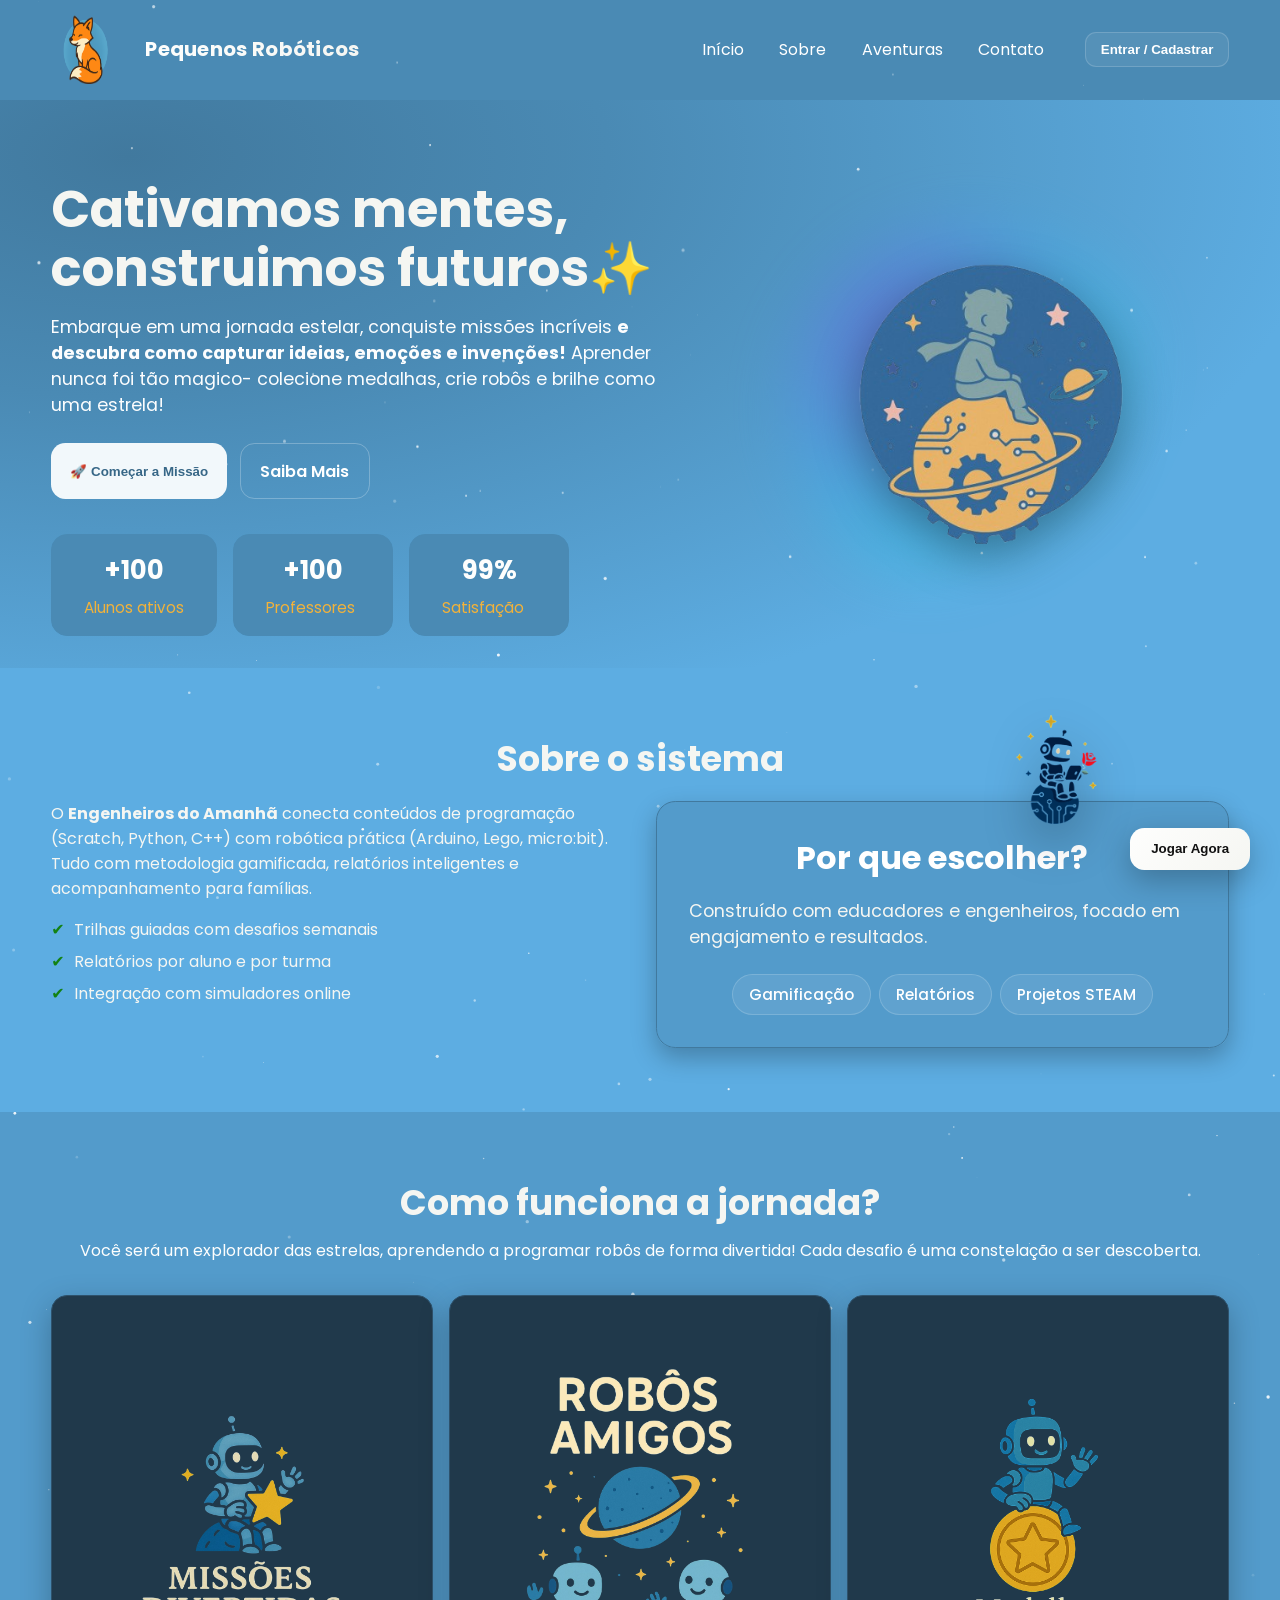
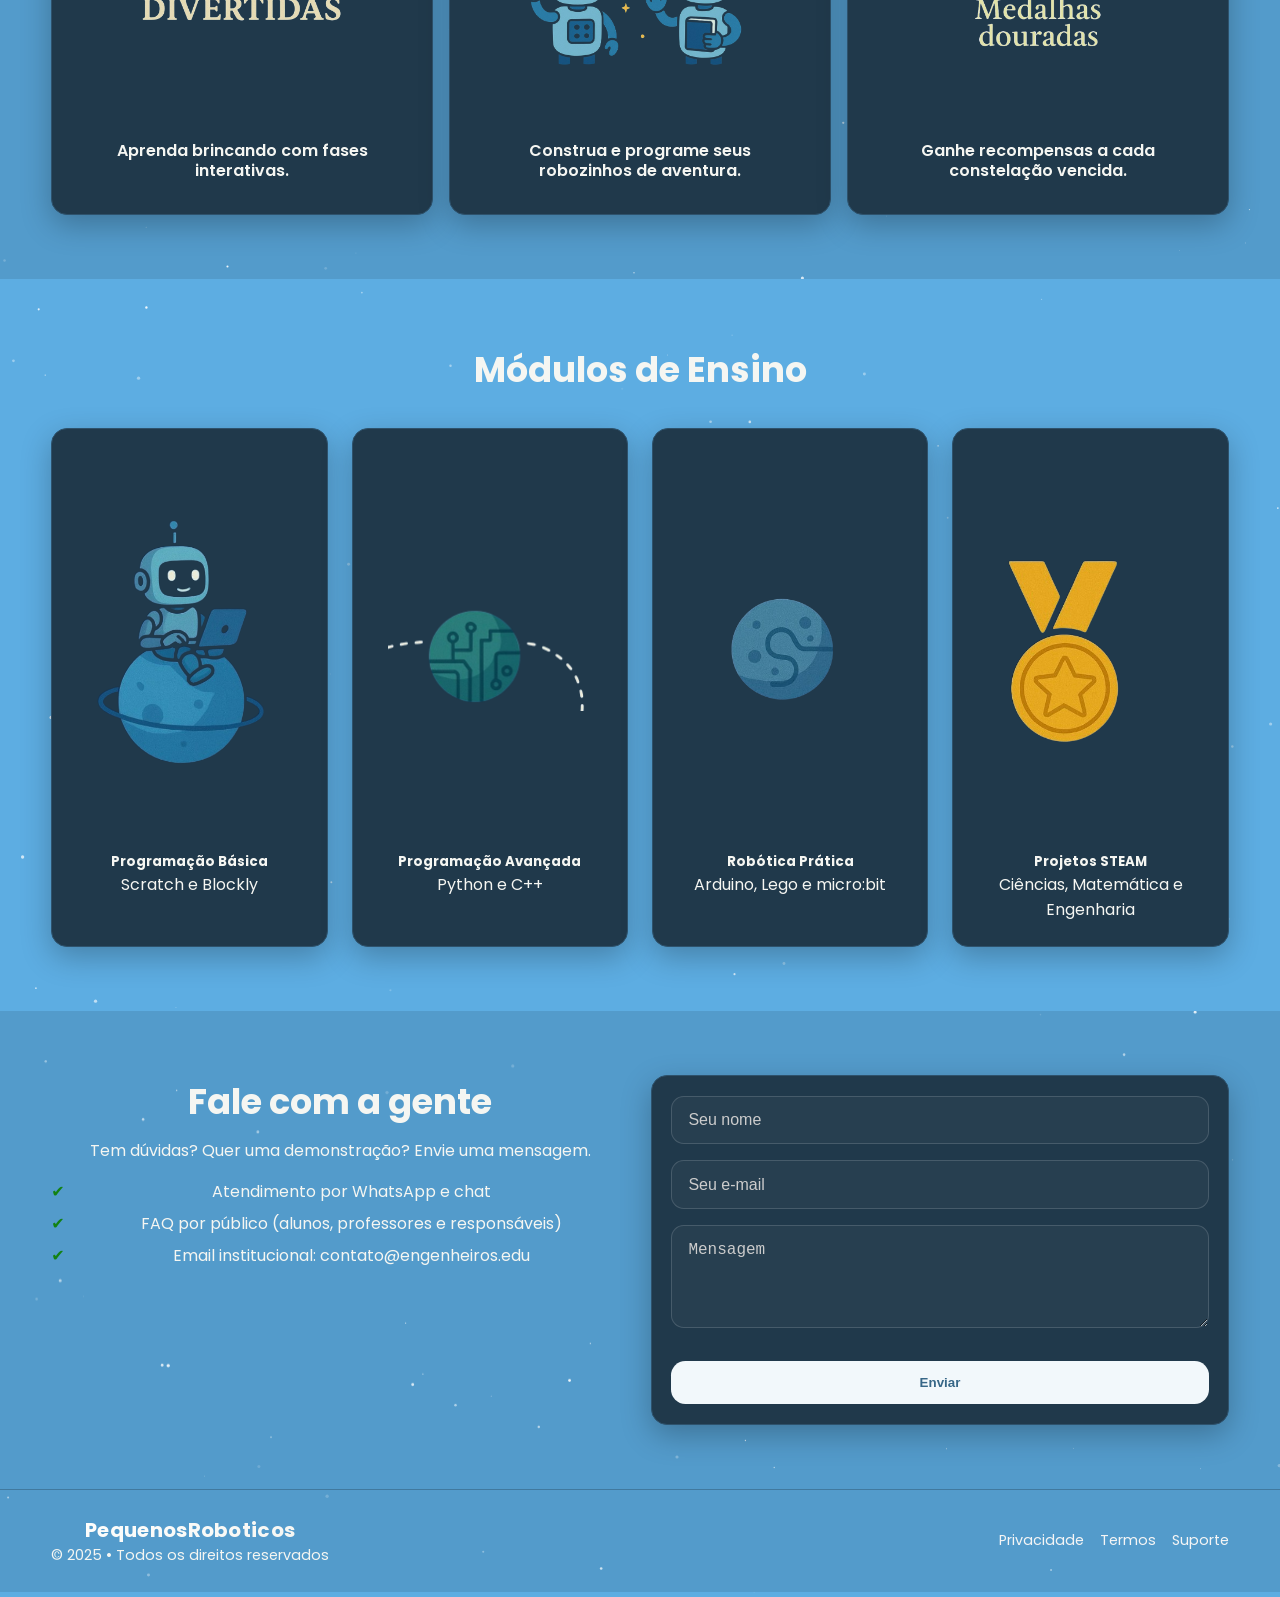
==== index.html @ 9a1a02fe "Add files via upload" ====
<!DOCTYPE html>
<html lang="pt-BR">

<head>
    <meta charset="UTF-8" />
    <meta name="viewport" content="width=device-width, initial-scale=1" />
    <title>Engenheiros do Amanhã – Robótica & Programação Gamificada</title>
    <link rel="preconnect" href="https://fonts.gstatic.com" crossorigin>
    <link href="https://fonts.googleapis.com/css2?family=Poppins:wght@400;600;700&display=swap" rel="stylesheet">
    <link rel="stylesheet" href="style.css" />
</head>

<body>
    <!-- Nav -->
    <header class="site-header">
        <div class="container nav-wrap">
            <img src="rapousa.png" alt="Rapousa" class="icon-fox">
            <div class="brand">Pequenos Robóticos</div>
            <nav class="nav">
                <a href="#home">Início</a>
                <a href="#sobre">Sobre</a>
                <a href="#alunos">Aventuras</a>
                <a href="#contato">Contato</a>
            </nav>
            <button id="openLogin" class="btn btn-sm btn-light">Entrar / Cadastrar</button>
            <button class="nav-toggle" id="navToggle" aria-label="Abrir menu">☰</button>
        </div>
    </header>

    <!-- Incio -->
    <section id="home" class="hero">
        <div class="container hero-grid">
            <div class="hero-content">
                <h1>Cativamos mentes, <span>construimos futuros✨</span></h1>
                <p>Embarque em uma jornada estelar, conquiste missões incríveis <b>e descubra como capturar ideias,
                        emoções e invenções!</b> Aprender nunca foi tão magico- colecione medalhas, crie robôs e brilhe
                    como uma estrela!</p>
                <div class="hero-actions">
                    <button class="btn btn-primary" id="ctaComecar">🚀 Começar a Missão</button>
                    <a href="#sobre" class="btn btn-ghost">Saiba Mais</a>
                </div>

                <div class="hero-stats">
                    <div class="stat-card">
                        <h3>+100</h3>
                        <p>Alunos ativos</p>
                    </div>
                    <div class="stat-card">
                        <h3>+100</h3>
                        <p>Professores</p>
                    </div>
                    <div class="stat-card">
                        <h3>99%</h3>
                        <p>Satisfação</p>
                    </div>
                </div>
            </div>

            <div class="hero-visual">
                <div class="orb "></div>
                <img class="logo" src="logo1.png" alt="Logo Engenheiros" />
            </div>
        </div>
        <div class="floating-cta">
            <button class="btn btn-accent" id="floatingCta">Jogar Agora</button>
        </div>
    </section>

    <section id="sobre" class="section">
        <div class="container">
            <div class="rob">
                <img class="robo" src="roboazulescuro.png" alt="Robo">
            </div>
            <h2>Sobre o sistema</h2>
            <div class="grid-2">
                <div>
                    <p>O <b>Engenheiros do Amanhã</b> conecta conteúdos de programação (Scratch, Python, C++) com
                        robótica prática
                        (Arduino, Lego, micro:bit). Tudo com metodologia gamificada, relatórios inteligentes e
                        acompanhamento para famílias.</p>
                    <ul class="ticks">
                        <li>Trilhas guiadas com desafios semanais</li>
                        <li>Relatórios por aluno e por turma</li>
                        <li>Integração com simuladores online</li>
                    </ul>
                </div>
                <div class="card highlight">
                    <h3>Por que escolher?</h3>
                    <p>Construído com educadores e engenheiros, focado em engajamento e resultados.</p>
                    <div class="pill-row">
                        <span class="pill">Gamificação</span>
                        <span class="pill">Relatórios</span>
                        <span class="pill">Projetos STEAM</span>
                    </div>
                </div>
            </div>
    </section>

    <section id="alunos" class="section alt">
        <div class="container">
            <h2>Como funciona a jornada?</h2>
            <p class="section-sub">Você será um explorador das estrelas, aprendendo a programar robôs de forma
                divertida! Cada desafio é uma constelação a ser descoberta.</p>

            <div class="cards-grid">
                <div class="card">
                    <img src="missoesdivertidas.png">
                    <h4>Aprenda brincando com fases interativas.</h4>
                </div>
                <div class="card">
                    <img src="robosamigos -Photoroom.png">
                    <h4>Construa e programe seus robozinhos de aventura.</h4>
                </div>
                <div class="card">
                    <img src="medalhadourada (2).png">
                    <h4>Ganhe recompensas a cada constelação vencida.</h4>
                </div>
            </div>
        </div>
    </section>


    <!-- MÓDULOS -->
    <section id="modulos" class="section">
        <div class="container">
            <h2>Módulos de Ensino</h2>
            <div class="cards-grid1">
                <div class="card1">
                    <img src="1-Photoroom (1).png">
                    <h5>Programação Básica</h5>
                    <p>Scratch e Blockly</p>
                </div>
                <div class="card1">
                    <img src="2-Photoroom (1).png">
                    <h5>Programação Avançada</h5>
                    <p>Python e C++</p>
                </div>
                <div class="card1">
                    <img src="3-Photoroom (1).png">
                    <h5>Robótica Prática</h5>
                    <p>Arduino, Lego e micro:bit</p>
                </div>
                <div class="card1">
                    <img src="4-Photoroom (1).png">
                    <h5>Projetos STEAM</h5>
                    <p>Ciências, Matemática e Engenharia</p>
                </div>
            </div>
        </div>
    </section>

    <!-- CONTATO -->
    <section id="contato" class="section alt">
        <div class="container grid-2">
            <div>
                <h2>Fale com a gente</h2>
                <p>Tem dúvidas? Quer uma demonstração? Envie uma mensagem.</p>
                <ul class="ticks">
                    <li>Atendimento por WhatsApp e chat</li>
                    <li>FAQ por público (alunos, professores e responsáveis)</li>
                    <li>Email institucional: contato@engenheiros.edu</li>
                </ul>
            </div>
            <form class="card form">
                <div class="form-group">
                    <input type="text" placeholder="Seu nome" required />
                </div>
                <div class="form-group">
                    <input type="email" placeholder="Seu e-mail" required />
                </div>
                <div class="form-group">
                    <textarea rows="4" placeholder="Mensagem" required></textarea>
                </div>
                <button type="submit" class="btn btn-primary">Enviar</button>
            </form>
        </div>
    </section>

    <!-- Footer -->
    <footer class="site-footer">
        <div class="container footer-grid">
            <div>
                <div class="brand">PequenosRoboticos</div>
                <p>© 2025 • Todos os direitos reservados</p>
            </div>
            <div class="links">
                <a href="#privacidade">Privacidade</a>
                <a href="#termos">Termos</a>
                <a href="#suporte">Suporte</a>
            </div>
        </div>
    </footer>

    <!-- Modal Login/Cadastro -->
    <div id="loginModal" class="modal" aria-hidden="true">

        <img src="logo1.png" alt="Logo Engenheiros" class="modal-bg-logo">
        <div class="modal-content" role="dialog" aria-modal="true" aria-labelledby="modalTitle">
            <button class="close" id="btnFecharLogin" aria-label="Fechar">&times;</button>
            <h3 id="modalTitle">Acesse sua conta</h3>
            <form id="loginForm" class="auth-form">
                <input type="email" id="email" placeholder="Email" required />
                <input type="password" id="senha" placeholder="Senha" required />
                <label for="tipo" class="label">Tipo de usuário</label>
                <select id="tipo">
                    <option value="Aluno">Aluno</option>
                    <option value="Professor">Professor</option>
                    <option value="Pai">Pai</option>
                </select>

                <div class="auth-extra">
                    <label class="custom-checkbox">
                        <input type="checkbox" id="new-user" />
                        <span class="checkmark"></span>
                        Sou novo aqui
                    </label>
                    <a href="#" class="link-register">Cadastrar</a>
                </div>

                <button type="submit" class="btn btn-accent">Entrar</button>
                <p class="muted hint">Ao continuar você concorda com nossos termos e política.</p>
            </form>
        </div>
    </div>

    <!-- Modal Escolha de Skin -->
    <div id="skinModal" class="modal" aria-hidden="true">
        <div class="modal-content" role="dialog" aria-modal="true" aria-labelledby="skinTitle">
            <button class="close" id="btnFecharSkin">&times;</button>
            <h3 id="skinTitle">Escolha sua Skin e Nickname</h3>

            <div class="skin-options">
                <img src="skin1.png" class="skin" data-skin="skin1">
                <img src="skin2.png" class="skin" data-skin="skin2">
                <img src="logo1.png" class="skin" data-skin="skin3">
                <img src="roboazulescuro.png" class="skin" data-skin="skin4">
            </div>

            <input type="text" id="nickname" placeholder="Digite seu nickname" required />

            <button id="btnSalvarSkin" class="btn btn-accent">Confirmar</button>
        </div>
    </div>


    <canvas id="stars"></canvas>

    <script src="script.js"></script>
</body>

</html>
---- style.css ----
:root {
    --accent: #fefefd;
    --accent-2: #f5f6f2;
    --primary: #41799e;
    --primary2: #376787;
    --shadow: 0 10px 30px rgba(0, 0, 0, .25);
    --card-media-height: 380px;
}

* {
    margin: 0;
    padding: 0;
    box-sizing: border-box;
}

html,
body {
    margin: 0;
    padding: 0;
    font-family: Poppins, system-ui, Segoe UI, Roboto, Arial, sans-serif;
    color: #f5f6f2;
    background: #5dade2;
}

img {
    max-width: 100%;
    display: block;
}


a {
    color: inherit;
    text-decoration: none;
}

.container {
    width: min(1200px, 92%);
    margin-inline: auto;
}

.site-header {
    position: sticky;
    top: 0;
    z-index: 50;
    background: #4a8ab4;
    backdrop-filter: saturate(140%) blur(10px);
    border-bottom: 1px solid #4a8ab4;
}

.nav-wrap {
    display: flex;
    align-items: center;
    gap: 1rem;
    padding: .9rem 0;
}

.brand {
    font-weight: 700;
    letter-spacing: .3px;
    background: linear-gradient(90deg, var(--accent), var(--accent-2));
    -webkit-background-clip: text;
    background-clip: text;
    color: transparent;
    font-size: 1.25rem;
}

/* */
.nav {
    display: flex;
    gap: 1rem;
    margin-left: auto;
    margin-right: 1rem;
}

.nav a {
    padding: .4rem .6rem;
    border-radius: .6rem;
    color: #fff;
}

.nav a:hover {
    background: #41799e;
    color: #fff;
}

.nav-toggle {
    display: none;
    margin-left: .5rem;
    background: transparent;
    border: 0;
    color: #fff;
    font-size: 1.4rem;
}

/* */
.btn {
    border: 0;
    border-radius: .9rem;
    padding: .9rem 1.2rem;
    font-weight: 600;
    cursor: pointer;
    transition: .25s box-shadow, .25s transform, .25s background;
}

.btn-sm {
    padding: .55rem .9rem;
    border-radius: .7rem;
}

.btn-primary {
    background: #f2f8fb;
    color: var(--primary2);
    box-shadow: var(--primary2);
}

.btn-primary:hover {
    transform: translateY(-2px);
}

.btn-accent {
    background: linear-gradient(135deg, var(--accent), var(--accent-2));
    color: #111;
    box-shadow: var(--shadow);
}

.btn-accent:hover {
    transform: translateY(-2px);
}

.btn-light {
    background: #ffffff10;
    color: #fff;
    border: 1px solid #ffffff2a;
}

.btn-light:hover {
    background: #ffffff1e
}

.btn-ghost {
    background: transparent;
    border: 1px solid #ffffff40;
    color: #fff;
}

.btn-ghost:hover {
    background: #41799e;
}

/* */
.hero {
    background: radial-gradient(1200px 600px at 10% 10%, #41799e 0%, #4a8ab4 40%, #5dade2 100%), linear-gradient(135deg, #274961, #274961);
    padding: 5rem 0 4rem;
    position: relative;
    overflow: hidden;
    padding-bottom: 2rem;
}

.hero-canvas {
    position: absolute;
    inset: 0;
    width: 100%;
    height: 100%;
    z-index: 0;
    pointer-events: none;
}

.hero .hero-content,
.hero .hero-visual {
    position: relative;
    z-index: 1;
}

.hero-grid {
    display: grid;
    grid-template-columns: 1.1fr .9fr;
    align-items: center;
    gap: 2rem;
}

.hero-content h1 {
    font-size: clamp(2rem, 1.6rem + 2.2vw, 3.2rem);
    line-height: 1.15;
    margin: 0 0 1rem;
}

.hero-content h1 span {
    color: var(--accent-2);
}

.hero-content p {
    color: #fcfdfe;
    font-size: 1.1rem;
    max-width: 58ch;
}

.hero-actions {
    display: flex;
    gap: .8rem;
    margin: 1.6rem 0 2.2rem;
}

.hero-stats {
    display: flex;
    gap: 1rem;
    flex-wrap: wrap;
}

.stat-card {
    background: #4a8ab4;
    border: 1px solid #4a8ab4;
    border-radius: 1rem;
    backdrop-filter: blur(8px);
    min-width: 160px;
    box-shadow: var(--accent-2);
    gap: 2rem;
    padding: 1rem 2rem;
}

.stat-card h3 {
    margin: 0;
    font-size: 1.6rem;
    color: var(--accent);
}

.stat-card p {
    margin: .35rem 0 0;
    color: #F2B23A;
    font-size: .95rem;
}

.hero-visual {
    position: relative;
    min-height: 360px;
    display: flex;
    align-items: center;
    justify-content: center;
    z-index: 1;
}

.orb {
    position: absolute;
    inset: auto;
    width: 360px;
    height: 360px;
    border-radius: 50%;
    background: radial-gradient(circle at 30% 30%, #7c3aed, #22d3ee 60%, transparent 70%);
    filter: blur(32px);
    opacity: .35;
    animation: pulse 6s ease-in-out infinite;
}

.logo {
    max-width: 550 px;
    margin-left: 40px;
    filter: drop-shadow(0 14px 24px rgba(0, 0, 0, .35));
    animation: float 5s ease-in-out infinite;
}

.floating-cta {
    position: fixed;
    bottom: 30px;
    right: 30px;
    z-index: 1000;
    display: flex;
    justify-content: center;
}

.floating-cta .btn {
    padding: .85rem 1.3rem;
}


@keyframes float {
    0% {
        transform: translateY(0)
    }

    50% {
        transform: translateY(-10px)
    }

    100% {
        transform: translateY(0)
    }
}

@keyframes pulse {

    0%,
    100% {
        transform: scale(1)
    }

    50% {
        transform: scale(1.07)
    }
}


/* */

.section {
    padding: 4rem 0;
    text-align: center;
}

.section.alt {
    background: #539bcb;
}

.section h2 {
    font-size: clamp(1.6rem, 1.2rem + 1.6vw, 2.2rem);
    margin: 0 0 .6rem;
}

section h3 {
    text-align: center;
    font-size: 2rem;
    color: #fff;
    margin-bottom: 1rem;
}

.section-sub {
    color: var(--accent);
    margin: .2rem;
}

.grid-2 {
    display: grid;
    grid-template-columns: 1fr 1fr;
    gap: 1.4rem;
}

.cards-grid {
    display: grid;
    grid-template-columns: repeat(3, 1fr);
    gap: 1rem;
    margin-top: 2rem;
    align-items: stretch;
}

.cards-grid .card{
    display: flex;
    flex-direction: column;
    align-items: center;
    justify-content: flex-start;
    padding: 2rem;
    border-radius: 1rem;
    min-height: 520px;
    box-shadow: var(--shadow);
    transition: transform .3s;
}

.cards-grid .card > img{
    display: block;
    width: auto;
    max-width: 90%;
    height: var(--card-media-height);
    object-fit: contain;
    margin-bottom: 1.2rem;
    animation: float 5s ease-in-out infinite;

}

.cards-grid .card h4{
    text-align: center;
    margin-top: auto;
    color: #f5f6f2;
    font-weight: 600;
    line-height: 1.3;
    
}

.card {
    background: #20394b ;
    border: 1px solid #2e526c;
    border-radius: 1rem;
    padding: 1.2rem;
    box-shadow: var(--shadow);
    transition: transform 0.3s;
}

.card:hover {
    transform: translateY(-5px)
}

.card.highlight {
    background: linear-gradient(180deg, #539bcb, #539bcb);
    border: 1px solid #41799e;
    border-radius: 1.2rem;
    padding: 2rem;
    box-shadow: 0 10px 25px rgba(0, 0, 0, 0.25);
    text-align: center;
    max-width: 600px;
    margin: 0 auto;
}

.card.highlight h3 {
    font-size: 2rem;
    color: #fff;
    margin-bottom: 1rem;
}

.card.highlight p {
    font-size: 1.1rem;
    color: #f5f6f2;
    margin-bottom: 1.5rem;
}

#sobre .grid-2 {
  align-items: start;
  gap: 2rem;
  text-align: left; 
}

#sobre h2 {
  text-align: left;
}

#sobre p,
#sobre ul {
  text-align: left;
}

#sobre .card.highlight {
  text-align: center;
}

.pill-row {
    display: flex;
    justify-content: center;
    gap: .5rem;
    flex-wrap: wrap;
}

.pill {
    background: #ffffff14;
    border: 1px solid #ffffff2a;
    border-radius: 990px;
    padding: .5rem 1rem;
    font-size: 0.95rem;
    font-weight: 500;
    color: #fff;
    transition: all 0.3s ease;
}

.pill:hover{
    background: #f2b23a;
    color: #111;
    border-color: #f2b23a;
}

.ticks {
    list-style: none;
    padding: 0;
    margin: 1rem 0 0;
}

.ticks li {
    position: relative;
    padding-left: 1.4rem;
    margin: .45rem 0;
}

.ticks li::before {
    content: "✔";
    position: absolute;
    left: 0;
    top: 0;
    color: rgb(19, 130, 19);
}

.feature-grid {
    display: grid;
    grid-template-columns: repeat(3, 1fr);
    gap: 1rem;
    margin-top: 1rem;
}

.feature {
    display: flex;
    gap: .9rem;
    align-items: flex-start;
    background: #41799e;
    border: 1px solid #41799e;
    border-radius: 1rem;
    padding: 1rem;
}

.feat-ico {
    font-size: 1.5rem;
}

.modules {
    display: grid;
    grid-template-columns: repeat(4, 1fr);
    gap: 1rem;
    margin-top: 1rem;
}

.module {
    background: #539bcb;
    border: 1px solid #539bcb;
    border-radius: 1rem;
    padding: 1rem;
    text-align: center;
}

.testimonials {
    display: grid;
    grid-template-columns: 1fr 1fr;
    gap: 1rem;
    margin-top: 1rem;
}

blockquote {
    background: #ffffff08;
    border: 1px solid #ffffff14;
    border-radius: 1rem;
    padding: 1.2rem;
    font-style: italic;
}

cite {
    display: block;
    margin-top: .5rem;
    color: whitesmoke;
}

/* */

.form {
    display: flex;
    flex-direction: column;
    gap: 1rem;
}

.form-group input,
.form-group textarea {
    width: 100%;
    padding: 0.9rem 1rem;
    border: 1px solid #ffffff25;
    border-radius: 0.8rem;
    background: #ffffff08;
    color: #fff;
    font-size: 1rem;
    transition: border 0.25s, box-shadow 0.25s;
}

.form-group input::placeholder,
.form-group textarea::placeholder {
    color: #cccccc;
}


.form-group input:focus,
.form-group textarea:focus {
    border-color: var(--primary);
    box-shadow: 0 0 0 2px rgba(71, 107, 178, 0.5);
    outline: none;
}

.form button {
    margin-top: .6rem;
}

.label {
    display: block;
    margin-top: .6rem;
    margin-bottom: .2rem;
    color: var(--accent-2);
}

.check {
    display: flex;
    gap: .5rem;
    align-items: center;
    margin-top: .6rem
}

.muted {
    color: var(--accent);
    font-size: .9rem;
}

.hint {
    margin-top: .6rem;
}

/* */

.site-footer {
    border-top: 1px solid #41799e;
    background: #539bcb;
    margin-top: auto;
    text-align: center;
}

.footer-grid {
    display: flex;
    justify-content: space-between;
    align-items: center;
    gap: 1rem;
    padding: 1.6rem 0;
    font-size: 0.9rem;
}

.links {
    display: flex;
    gap: 1rem;
}

.links a {
    color: whitesmoke;
}

.links a:hover {
    color: var(--primary2);
}

/* */

.modal {
    position: fixed;
    inset: 0;
    display: none;
    place-items: center;
    background: rgba(83, 155, 203, .86);
    backdrop-filter: blur(2px);
    z-index: 100;
    overflow: hidden;
}

.modal-bg-logo {
    top: 6vh;
    left: 50%;
    transform: translateX(-50%);
    width: min(460px, 36vw);
    inset: 0;
    margin: auto;
    max-width: 500px;
    opacity: 1;
    z-index: 1;
    pointer-events: none;
    animation: float 6s ease-in-out infinite;
}

.modal.open {
    display: grid;
}

.modal-content {
    width: min(420px, 92%);
    background: #539bcb;
    border: 1px solid #41799e;
    border-radius: 1rem;
    box-shadow: var(--shadow);
    padding: 1.4rem;
    position: relative;
    z-index: 2;
}

#stars {
    position: fixed;
    inset: 0;
    width: 100%;
    height: 100%;
    z-index: 30;
    pointer-events: none;
}

.close {
    position: absolute;
    right: .6rem;
    top: .3rem;
    font-size: 1.8rem;
    background: transparent;
    border: 0;
    color: #fff;
    cursor: pointer;
    line-height: 1;
}

@media (max-width:980px) {
    .nav {
        display: none;
    }

    .nav.open {
        display: flex;
        position: absolute;
        top: 62px;
        right: 4%;
        flex-direction: column;
        background: #4a8ab4;
        border: 1px solid #ffffff14;
        border-radius: .8rem;
        padding: .6rem;
        gap: .2rem;
    }

    .nav a {
        padding: .6rem .8rem;
    }

    .nav-toggle {
        display: block;
    }

    .hero-grid {
        grid-template-columns: 1fr;
    }

    .hero-visual {
        order: 1;
    }

    .cards-grid {
        grid-template-columns: 1fr;
    }

    .feature-grid {
        grid-template-columns: 1fr;
    }

    .grid-2 {
        grid-template-columns: 1fr;
    }

    .modules {
        grid-template-columns: 1fr;
    }

    .testimonials {
        grid-template-columns: 1fr;
    }
}

.auth-form {
    display: flex;
    flex-direction: column;
    gap: 1rem;
    margin-top: 1rem;
}

.auth-form input,
.auth-form select {
    width: 100%;
    padding: 0.9rem 1rem;
    border: 1px solid #ffffff25;
    border-radius: 0.7rem;
    background: #ffffff08;
    color: #fff;
    font-size: 1rem;
    transition: border 0.25s, box-shadow 0.25s;
}

.auth-form input::placeholder {
    color: #fff;
}

.auth-form input:focus,
.auth-form select:focus {
    border-color: var(--primary);
    box-shadow: 0 0 0 2px rgba(71, 107, 178, 0.5);
    outline: none;
}

.auth-form label {
    font-size: 0.95rem;
    color: var(--accent-2);
    margin-bottom: -0.3rem;
}

.auth-form .check {
    margin-top: 0.5rem;
    font-size: 0.9rem;
    color: var(--accent);
}

.auth-form button {
    margin-top: 0.8rem;
    padding: 0.9rem;
    font-size: 1rem;
    border-radius: 0.8rem;
}

.auth-form .muted {
    font-size: 0.8rem;
    text-align: center;
    margin-top: 0.8rem;
    color: #F2B23A;
}

.auth-extra {
    display: flex;
    align-items: center;
    justify-content: space-between;
    margin: 0.5rem 0 0.8rem 0;
    font-size: 0.9rem;
    color: var(--accent);
}

.custom-checkbox {
    position: relative;
    padding-left: 28px;
    cursor: pointer;
    user-select: none;
    color: #F2B23A;
}

.custom-checkbox input {
    position: absolute;
    opacity: 0;
    cursor: pointer;
}

.custom-checkbox .checkmark {
    position: absolute;
    left: 0;
    top: 0;
    height: 18px;
    width: 18px;
    background-color: transparent;
    border: 2px solid var(--accent-2);
    border-radius: 4px;
    transition: all 0.3s ease;
}

.custom-checkbox input:checked~.checkmark {
    background-color: #F2B23A;
    border-color: #F2B23A;
}

.custom-checkbox .checkmark:after {
    content: "";
    position: absolute;
    display: none;
}

.custom-checkbox input:checked~.checkmark:after {
    display: block;
}

.custom-checkbox .checkmark:after {
    left: 5px;
    top: 1px;
    width: 4px;
    height: 9px;
    border: solid #fff;
    border-width: 0 2px 2px 0;
    transform: rotate(45deg);
}

.link-register {
    color: #F2B23A;
    font-weight: 500;
    text-decoration: none;
    transition: color 0.3s;
}

.link-register:hover {
    color: #fff;
}


.section,
.hero,
header.site-header,
footer.site-footer {
    position: relative;
    overflow: visible;
}

.section>.container,
.hero>.container,
header.site-header .nav-wrap,
footer.site-footer .footer-grid {
    position: relative;
    z-index: 2;
}

.section-stars {
    position: absolute;
    inset: 0;
    width: 100%;
    height: 100%;
    z-index: 1;
    pointer-events: none;
    mix-blend-mode: normal;
    opacity: 0.95;
}

.modal,
.site-header {
    z-index: 60;
}

#sobre { 
  position: relative; 
}

#sobre h2 {
  text-align: center;
  margin: 0 0 1rem;
}

#sobre .rob {
  position: absolute;
  right: clamp(12px, 6%, 80px);
  top: -24px;                
  z-index: 2;
  pointer-events: none;  
}

.robo {
  width: clamp(200px, 12vw, 160px);
  height: auto;
  margin: 0;
  filter: drop-shadow(0 14px 24px rgba(0,0,0,.35));
  animation: float 5s ease-in-out infinite;
}

#sobre p, 
#sobre ul { text-align: left; }

@media (max-width: 980px) {
  #sobre .rob {
    left: 50%;
    right: auto;
    top: -16px;
    transform: translateX(-50%);
  }
}



.cards-grid1 {
    display: grid;
    grid-template-columns: repeat(4, 1fr);
    gap: 1.5rem;
    margin-top: 2rem;
    align-items: stretch;
}

.cards-grid1 .card1{
    display: flex;
    flex-direction: column;
    align-items: center;
    justify-content: flex-start;
    padding: 1.5rem;
    border-radius: 1rem;
    min-height: 350px;
    box-shadow: var(--shadow);
    transition: transform .3s;
}

.cards-grid1 .card1 > img{
    display: block;
    width: auto;
    max-width: 90%;
    height: var(--card-media-height);
    object-fit: contain;
    margin-bottom: 1.2rem;
    animation: float 5s ease-in-out infinite;

}

.cards-grid1 .card1 h4{
    text-align: center;
    margin-top: auto;
    color: #f5f6f2;
    font-weight: 600;
    line-height: 1.3;
    
}

.card1 {
    background: #20394b ;
    border: 1px solid #2e526c;
    border-radius: 1rem;
    padding: 1.2rem;
    box-shadow: var(--shadow);
    transition: transform 0.3s;
}

.card1:hover {
    transform: translateY(-5px)
}

.card1.highlight {
    background: linear-gradient(180deg, #539bcb, #539bcb);
    border: 1px solid #41799e;
    border-radius: 1.2rem;
    padding: 2rem;
    box-shadow: 0 10px 25px rgba(0, 0, 0, 0.25);
    text-align: center;
    max-width: 600px;
    margin: 0 auto;
}

.card1.highlight h3 {
    font-size: 2rem;
    color: #fff;
    margin-bottom: 1rem;
}

.card1.highlight p {
    font-size: 1.1rem;
    color: #f5f6f2;
    margin-bottom: 1.5rem;
}

@media (max-width: 980px) {
    .cards-grid {
        grid-template-columns: repeat(2, 1fr);
    }
}

@media (max-width: 600px) {
    .cards-grid {
        grid-template-columns: 1fr;
    }
}

@media (max-width: 980px) {
    .cards-grid1 {
        grid-template-columns: repeat(2, 1fr);
    }
}

@media (max-width: 600px) {
    .cards-grid1 {
        grid-template-columns: 1fr;
    }
}

.icon-fox {
    width: 70px;   /* ajuste conforme necessário */
    height: 70px;
    margin-right: 8px;
    vertical-align: middle;
}


.skin-options {
  display: flex;
  gap: 1rem;
  justify-content: center;
  margin: 1rem 0;
}

.skin {
  width: 80px;
  height: 80px;
  border: 2px solid transparent;
  border-radius: 12px;
  cursor: pointer;
  transition: transform 0.2s, border 0.2s;
}

.skin:hover {
  transform: scale(1.1);
  border: 2px solid #F2B23A;
}

.skin.selected {
  border: 3px solid #fff;
  transform: scale(1.1);
}
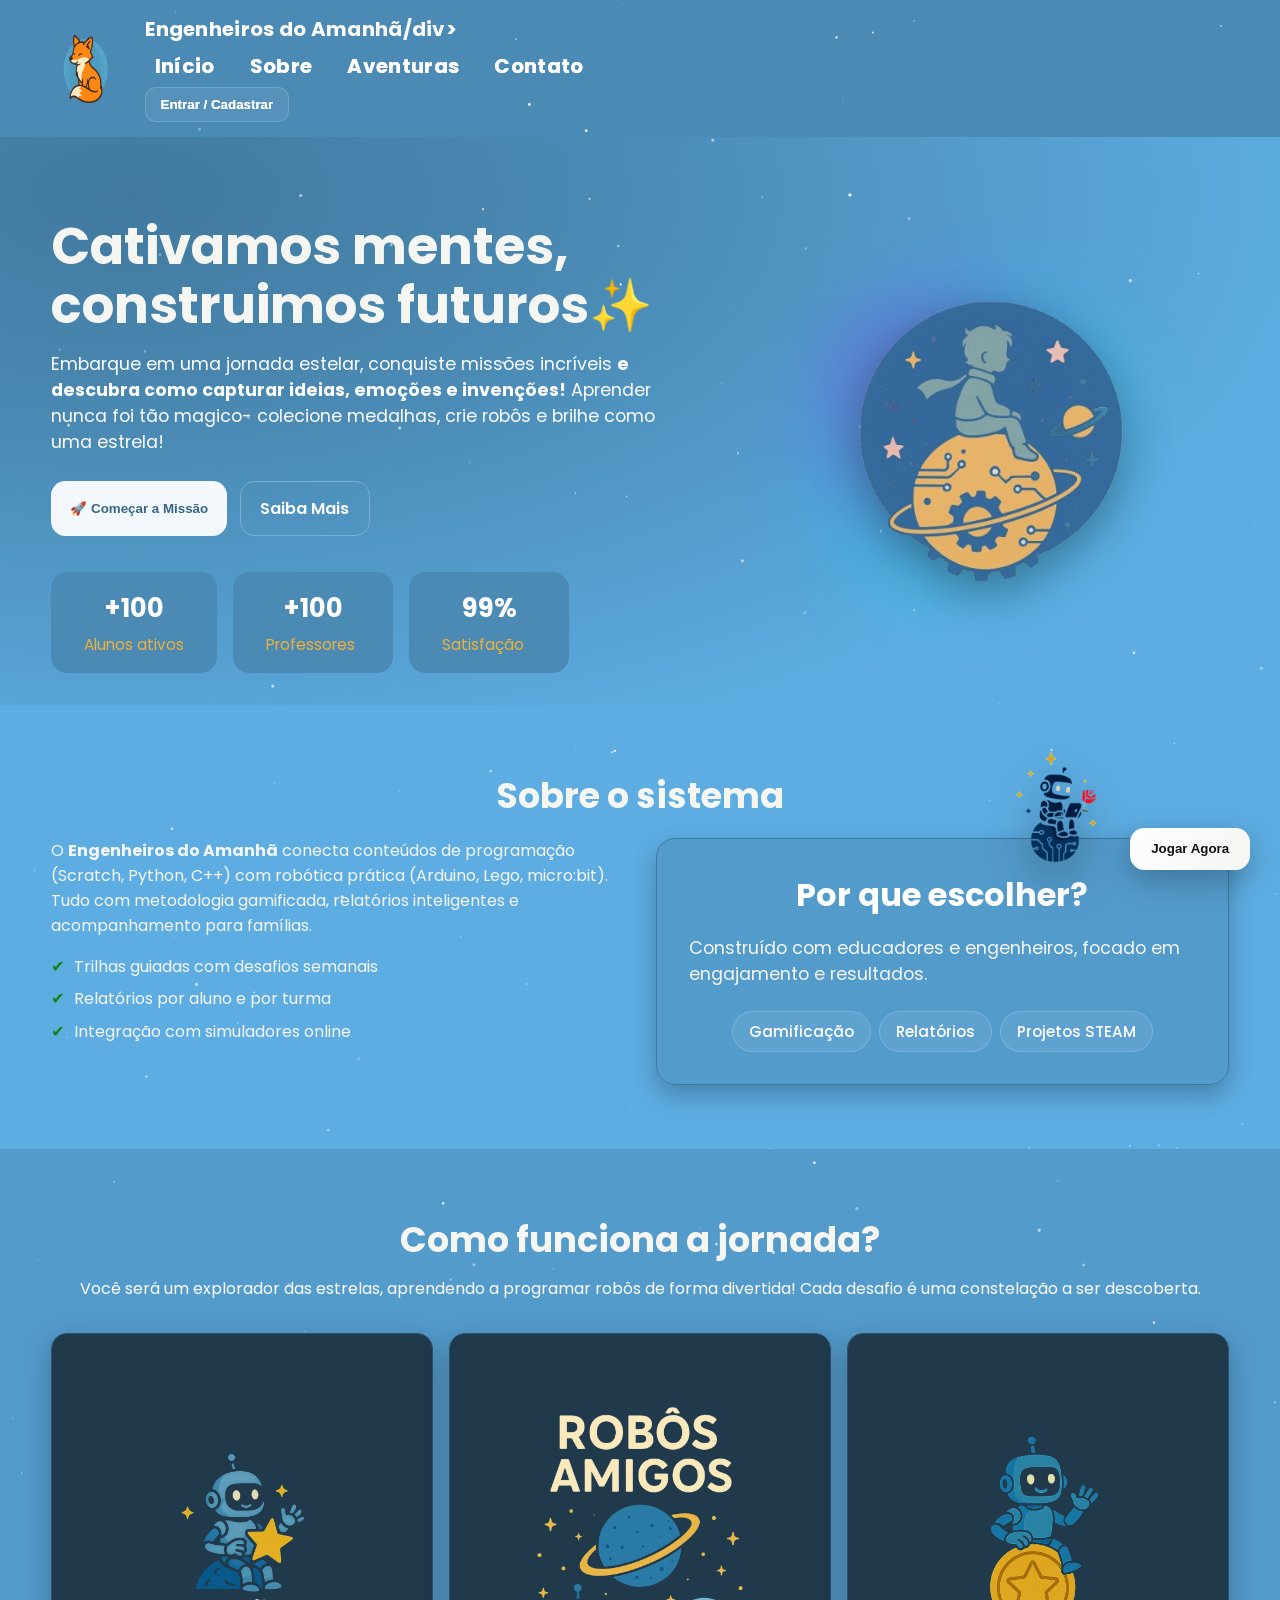
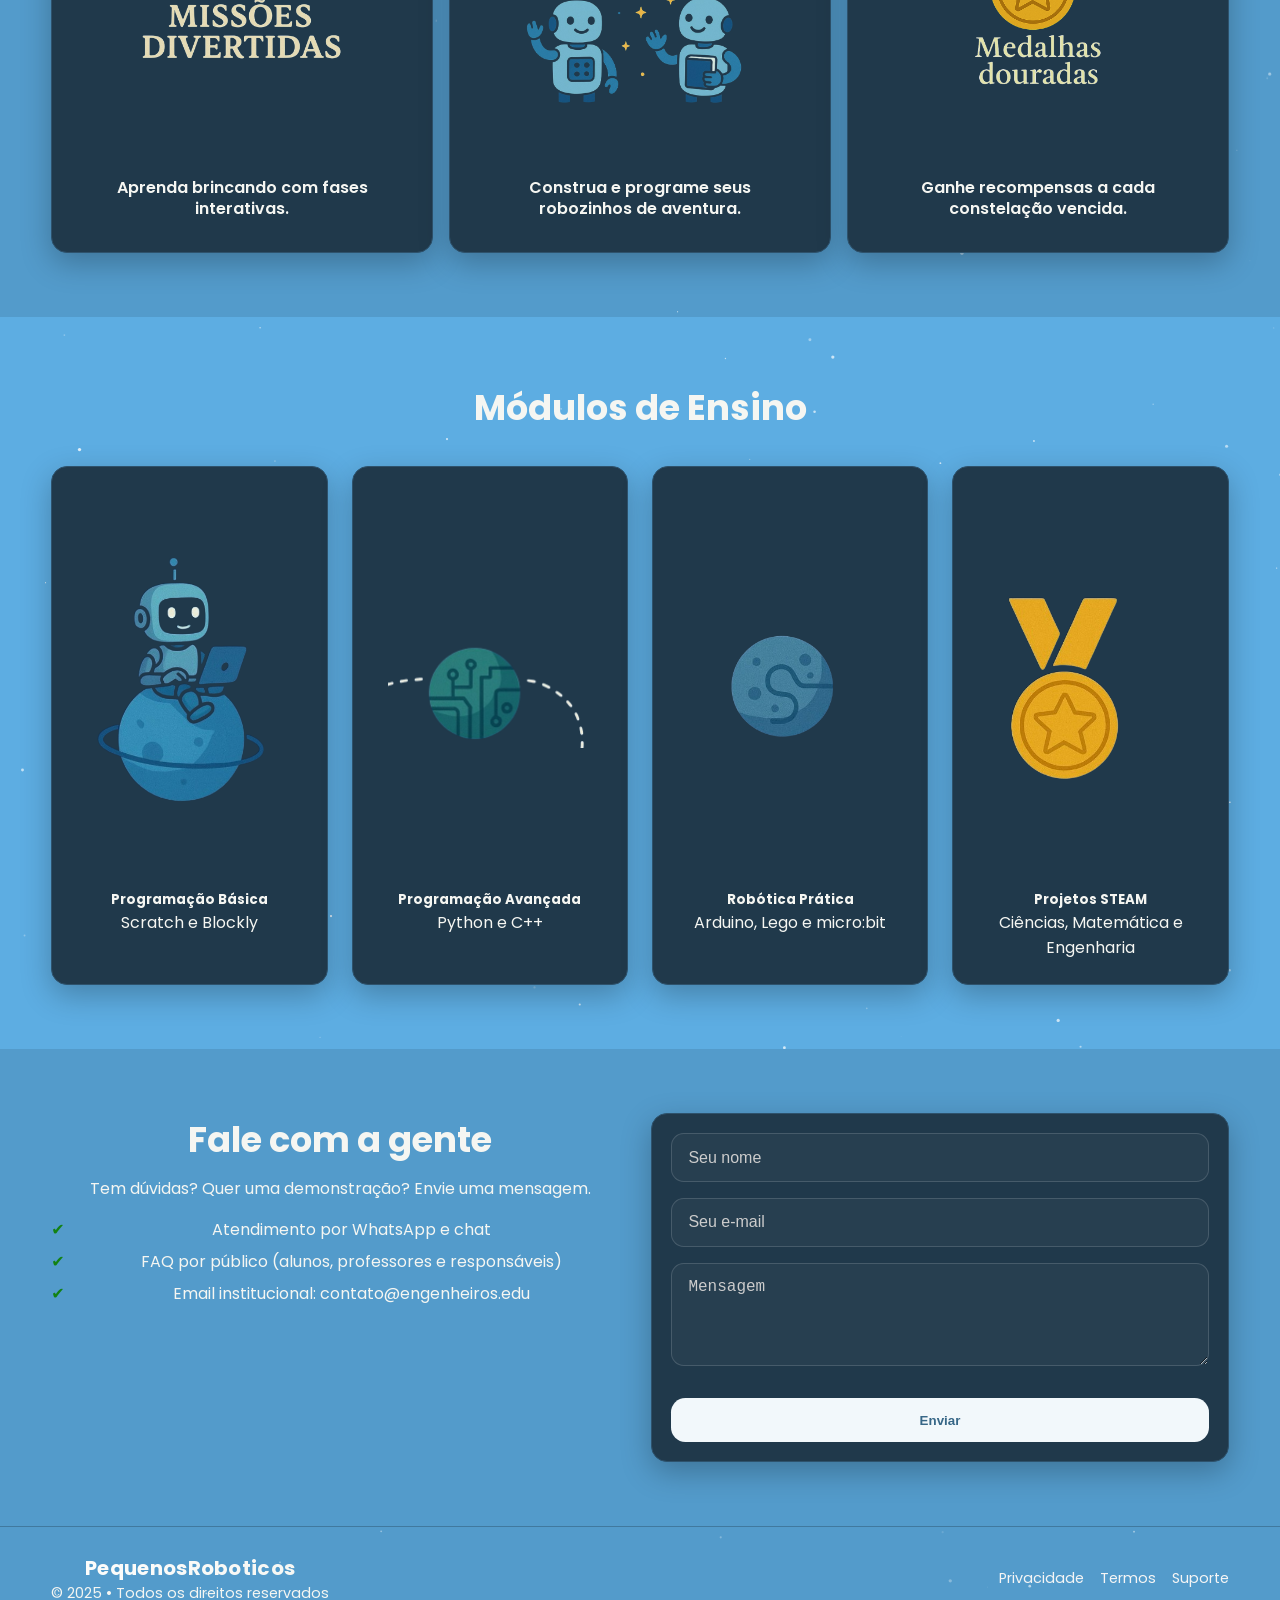
==== commit 43997de3: "Update index.html" ====
--- a/index.html
+++ b/index.html
@@ -1,4 +1,4 @@
-<!DOCTYPE html>
+ <!DOCTYPE html>
 <html lang="pt-BR">
 
 <head>
@@ -15,7 +15,7 @@
     <header class="site-header">
         <div class="container nav-wrap">
             <img src="rapousa.png" alt="Rapousa" class="icon-fox">
-            <div class="brand">Pequenos Robóticos</div>
+            <div class="brand">Engenheiros do Amanhã/div>
             <nav class="nav">
                 <a href="#home">Início</a>
                 <a href="#sobre">Sobre</a>
@@ -248,4 +248,5 @@
     <script src="script.js"></script>
 </body>
 
-</html>+
+</html>
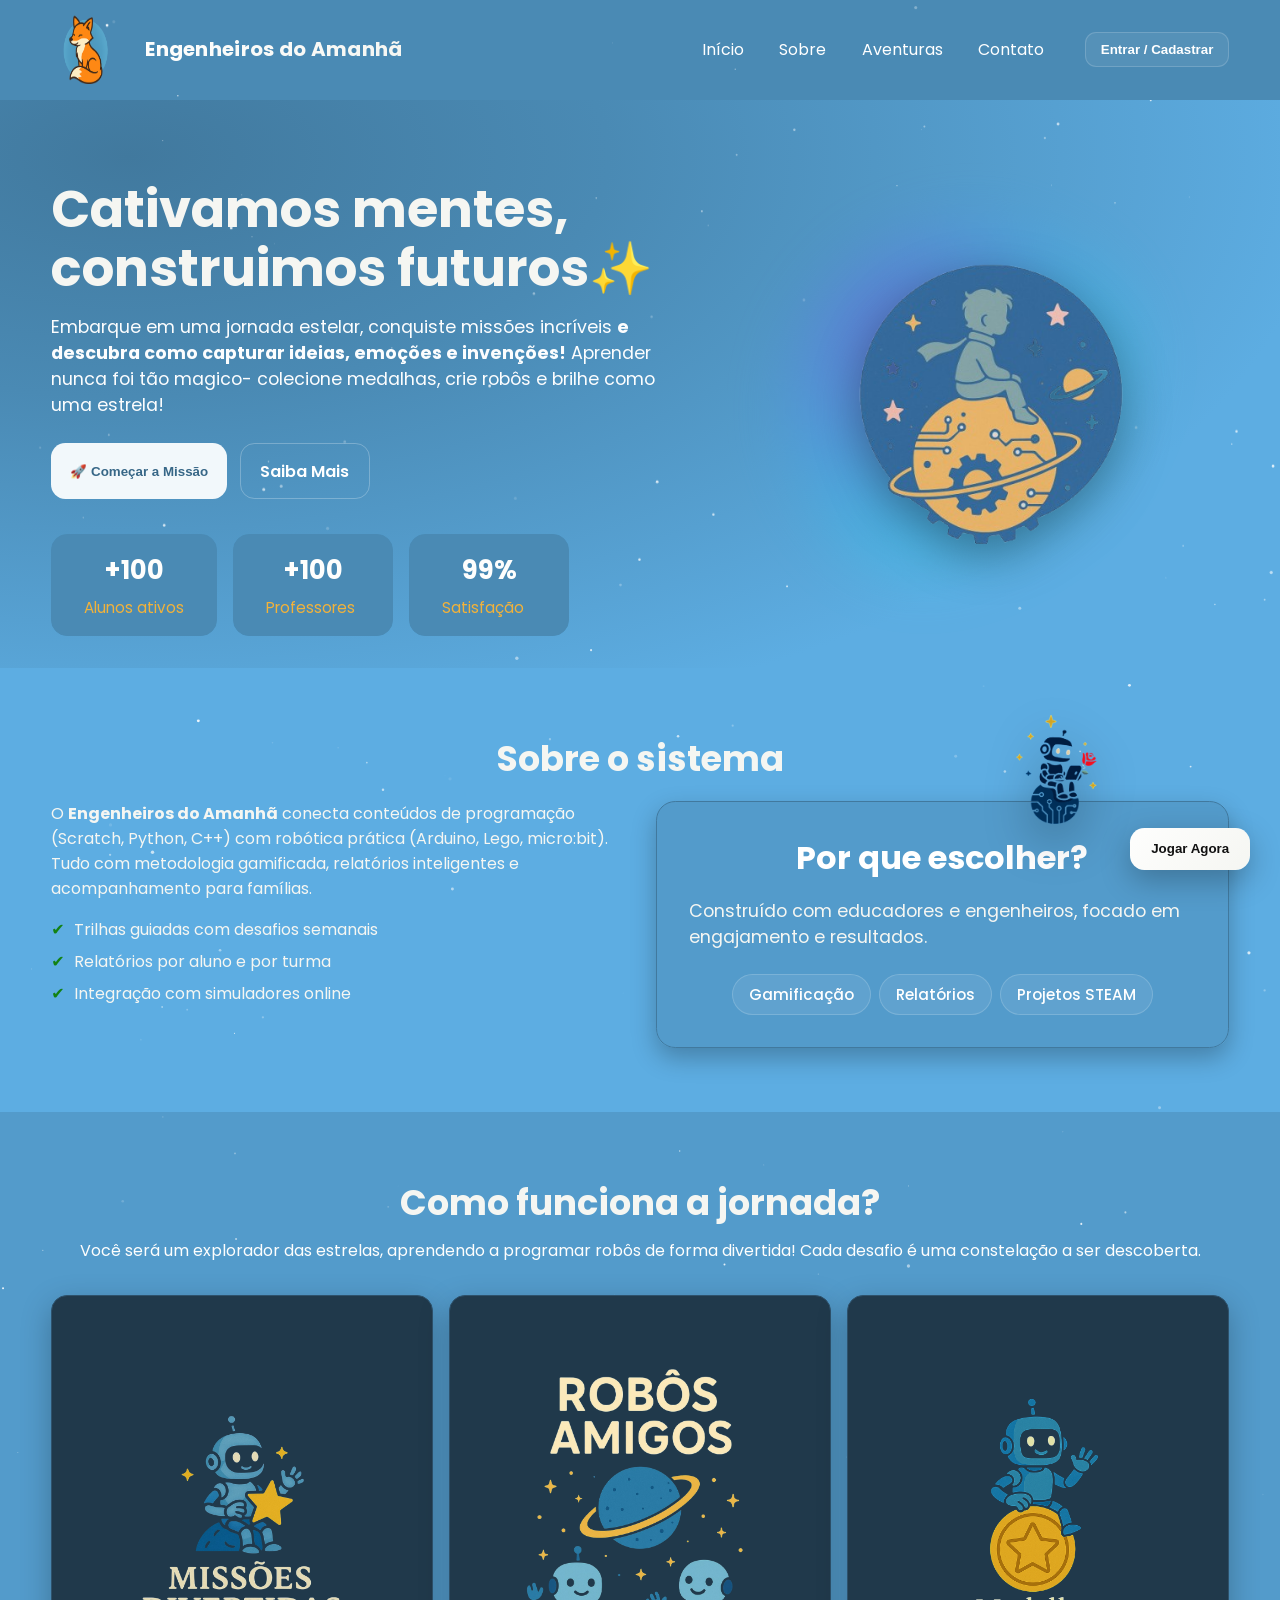
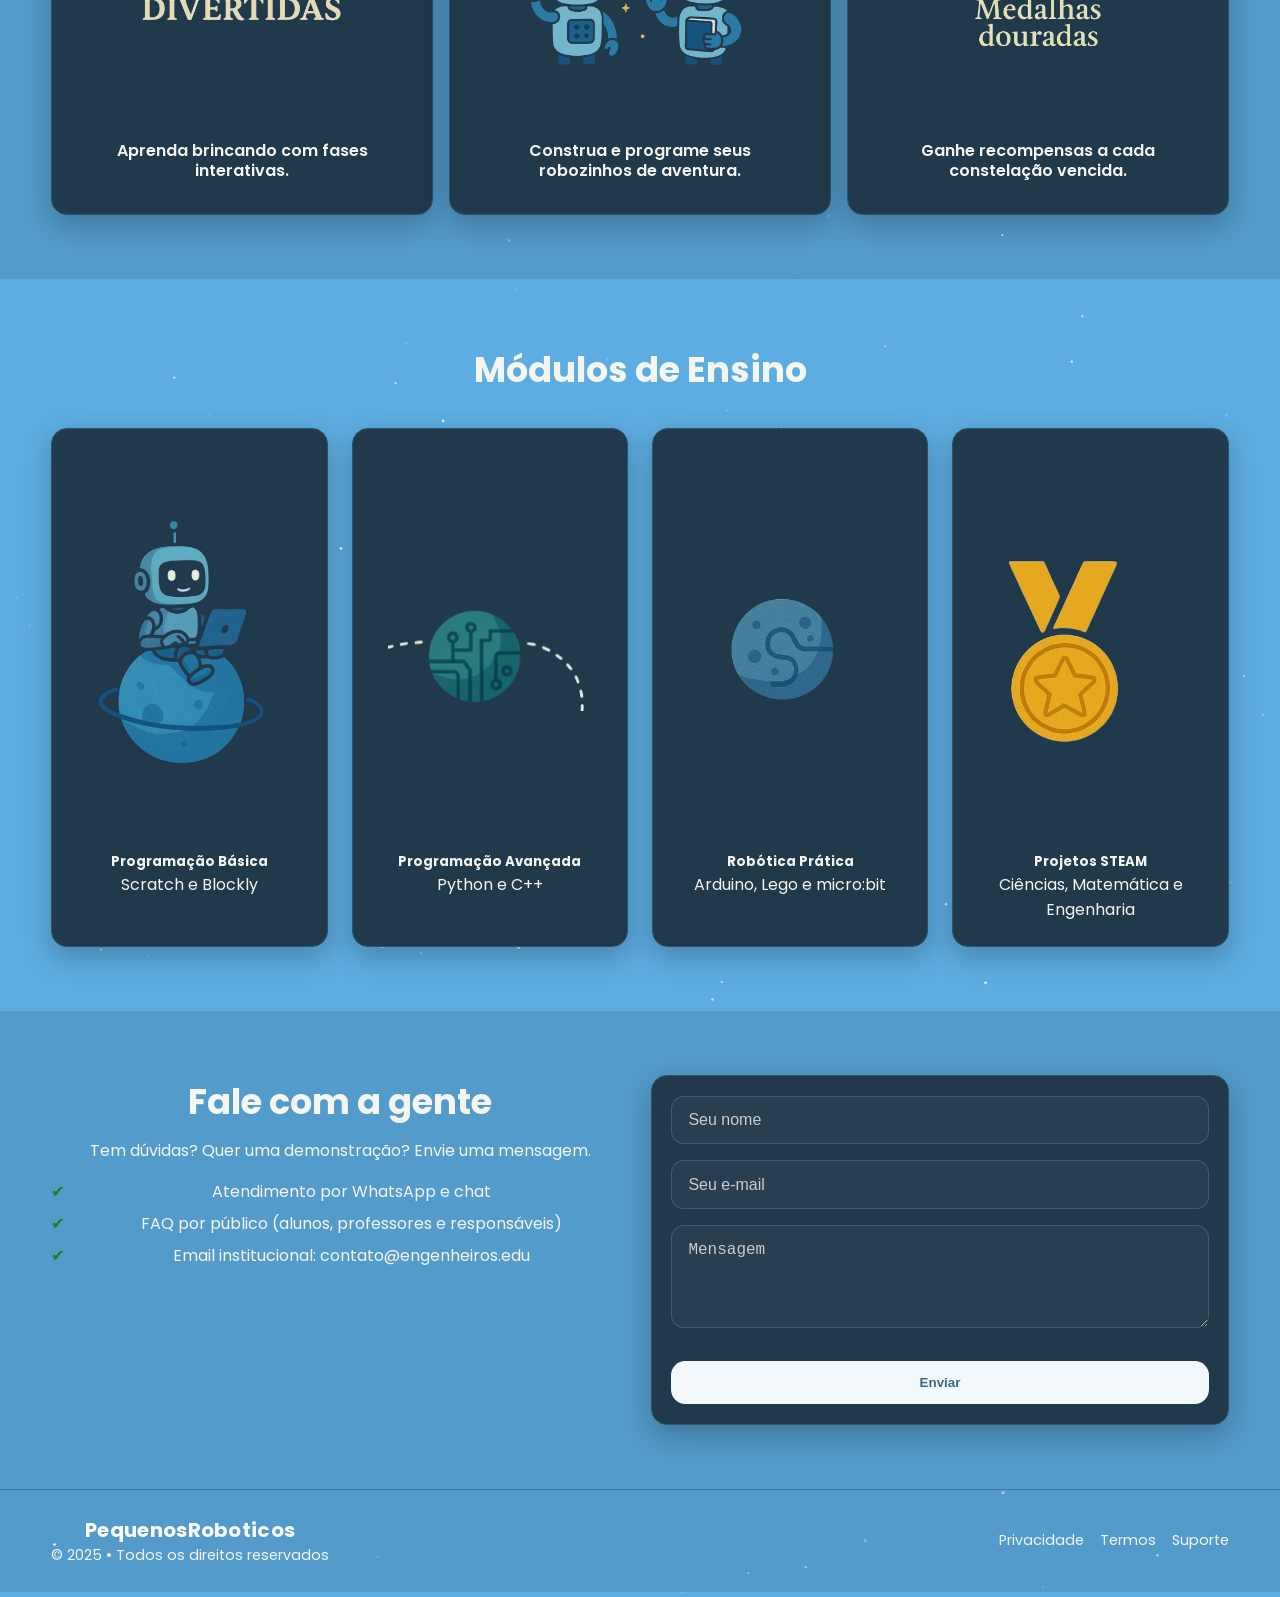
==== commit b25806ab: "Update index.html" ====
--- a/index.html
+++ b/index.html
@@ -15,7 +15,7 @@
     <header class="site-header">
         <div class="container nav-wrap">
             <img src="rapousa.png" alt="Rapousa" class="icon-fox">
-            <div class="brand">Engenheiros do Amanhã/div>
+            <div class="brand">Engenheiros do Amanhã</div>
             <nav class="nav">
                 <a href="#home">Início</a>
                 <a href="#sobre">Sobre</a>
@@ -250,3 +250,4 @@
 
 
 </html>
+
